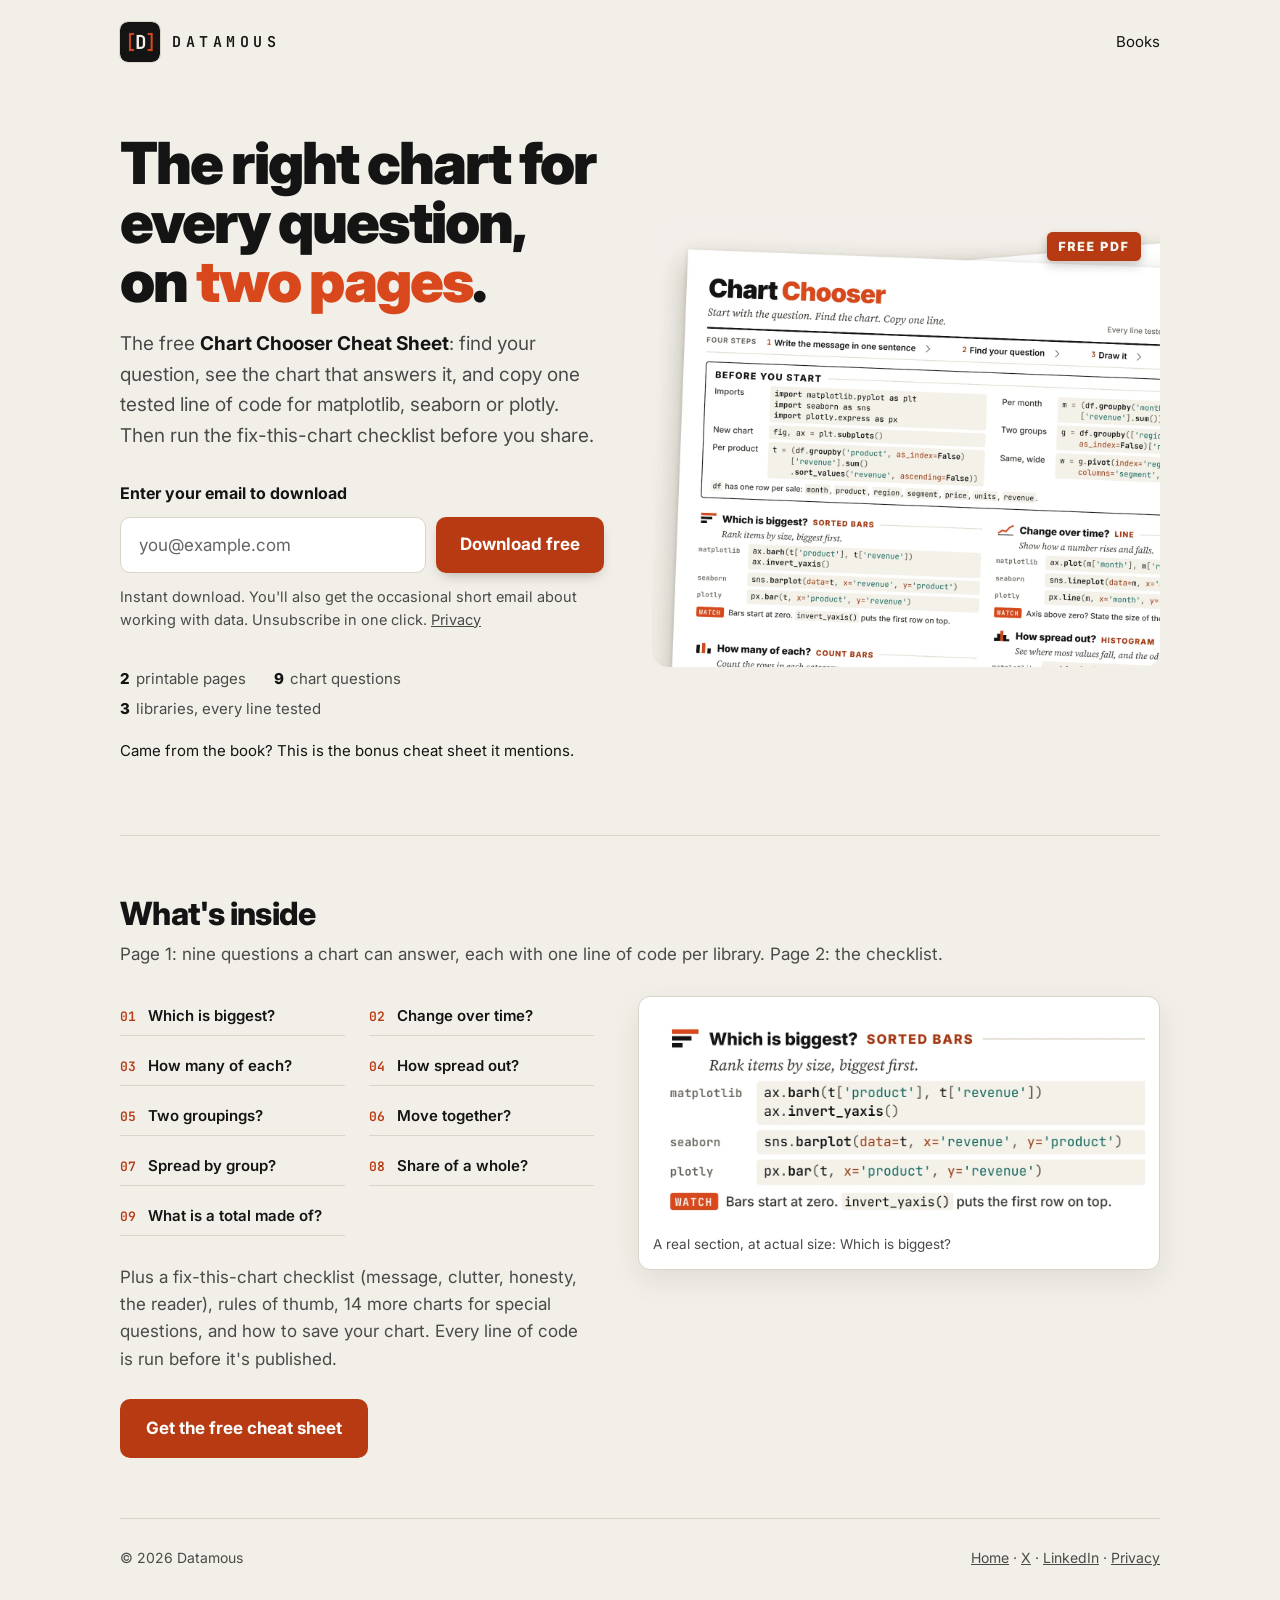
==== chart-chooser/index.html @ 8937f02f "feat: Chart Chooser sign-up page Co-Authored-By: Claude Opus 5.5 <noreply@anthropic.com>" ====
<!doctype html>
<html lang="en">
<head>
<meta charset="utf-8">
<meta name="viewport" content="width=device-width, initial-scale=1">
<title>Get the free Chart Chooser Cheat Sheet | Datamous</title>
<meta name="description" content="The right chart for every question, with one tested line of code for matplotlib, seaborn and plotly, plus a fix-this-chart checklist. Two printable pages. Free download.">
<meta property="og:title" content="Free Chart Chooser Cheat Sheet (2-page PDF)">
<meta property="og:description" content="Pick the right chart for your question, then draw it in one line with matplotlib, seaborn or plotly.">
<meta property="og:image" content="https://datamous.github.io/chart-chooser/og.jpg">
<meta property="og:url" content="https://datamous.github.io/chart-chooser/">
<meta name="twitter:card" content="summary_large_image">
<link rel="canonical" href="https://datamous.github.io/chart-chooser/">
<link rel="icon" href="/logo.png">
<link rel="preconnect" href="https://fonts.googleapis.com">
<link rel="preconnect" href="https://fonts.gstatic.com" crossorigin>
<link href="https://fonts.googleapis.com/css2?family=Inter:wght@400;600;700;800;900&family=JetBrains+Mono:wght@600&display=swap" rel="stylesheet">
<link rel="stylesheet" href="/style.css">
</head>
<body class="lp">
<div class="wrap">
<header>
  <a class="brand" href="/"><img src="/logo.png" alt="">DATAMOUS</a>
  <nav><a href="/#books">Books</a></nav>
</header>

<main>
<div class="lp-hero">
  <div class="lp-copy">
    <h1>The right chart for every question, on <span>two pages</span>.</h1>
    <p class="lead">The free <strong>Chart Chooser Cheat Sheet</strong>: find your question, see the chart that answers it, and copy one tested line of code for matplotlib, seaborn or plotly. Then run the fix-this-chart checklist before you share.</p>

    <div class="signup" id="signup">
      <form class="signup-form" action="https://app.kit.com/forms/10077352/subscriptions" method="post" novalidate>
        <label for="email">Enter your email to download</label>
        <div class="signup-row">
          <input id="email" name="email_address" type="email" autocomplete="email" inputmode="email" placeholder="you@example.com" required aria-describedby="signup-msg">
          <button type="submit"><span class="btn-label">Download free</span><span class="btn-busy" aria-hidden="true"></span></button>
        </div>
        <p class="signup-msg" id="signup-msg" role="alert" aria-live="polite"></p>
        <p class="fine">Instant download. You'll also get the occasional short email about working with data. Unsubscribe in one click. <a href="/privacy/">Privacy</a></p>
      </form>
    </div>

    <ul class="facts" aria-label="What you get">
      <li><b>2</b> printable pages</li>
      <li><b>9</b> chart questions</li>
      <li><b>3</b> libraries, every line tested</li>
    </ul>
    <p class="reader">Came from the book? This is the bonus cheat sheet it mentions.</p>
  </div>
  <picture class="lp-art">
    <source media="(max-width:760px)" srcset="mockup-720.webp">
    <img src="mockup.webp" alt="The Chart Chooser cheat sheet, close up, with a FREE PDF tag" width="1400" height="1240" fetchpriority="high">
  </picture>
</div>

<section>
  <h2>What's inside</h2>
  <p class="sub">Page 1: nine questions a chart can answer, each with one line of code per library. Page 2: the checklist.</p>
  <div class="inside">
    <div>
      <ol class="toc">
        <li>Which is biggest?</li><li>Change over time?</li>
        <li>How many of each?</li><li>How spread out?</li>
        <li>Two groupings?</li><li>Move together?</li>
        <li>Spread by group?</li><li>Share of a whole?</li>
        <li>What is a total made of?</li>
      </ol>
      <p class="brandline">Plus a fix-this-chart checklist (message, clutter, honesty, the reader), rules of thumb, 14 more charts for special questions, and how to save your chart. Every line of code is run before it's published.</p>
      <a class="cta" href="#signup" data-jump>Get the free cheat sheet</a>
    </div>
    <figure class="snip">
      <img src="/chart-chooser/snippet.webp" alt="The Which is biggest? section of the cheat sheet, with code for matplotlib, seaborn and plotly" width="1200" height="519" loading="lazy">
      <figcaption>A real section, at actual size: Which is biggest?</figcaption>
    </figure>
  </div>
</section>
</main>

<footer>
  <span>© 2026 Datamous</span>
  <span><a href="/">Home</a> · <a href="https://x.com/datamous">X</a> · <a href="https://www.linkedin.com/company/109472739">LinkedIn</a> · <a href="/privacy/">Privacy</a></span>
</footer>
</div>

<script>
(function () {
  var box = document.getElementById('signup');
  var form = box.querySelector('form');
  var input = form.querySelector('input');
  var msg = form.querySelector('.signup-msg');
  var ok = /^[^\s@]+@[^\s@]+\.[^\s@]{2,}$/;

  function fail(text) { msg.textContent = text; input.setAttribute('aria-invalid', 'true'); form.classList.remove('busy'); input.focus(); }

  form.addEventListener('submit', function (e) {
    e.preventDefault();
    var email = input.value.trim();
    if (!ok.test(email)) return fail('That email looks incomplete. Check it and try again.');
    msg.textContent = ''; input.removeAttribute('aria-invalid'); form.classList.add('busy');
    fetch(form.action, { method: 'POST', body: new FormData(form), headers: { Accept: 'application/json' } })
      .then(function (r) { return r.json(); })
      .then(function (d) {
        if (d && d.status === 'success') {
          location.href = '/chart-chooser/thanks/?start=1';
        } else {
          var m = d && d.errors && d.errors.messages && d.errors.messages.join(' ');
          fail(m || 'Something went wrong. Try again in a moment.');
        }
      })
      .catch(function () { fail('Could not reach the sign-up service. Check your connection and try again.'); });
  });

  document.querySelectorAll('[data-jump]').forEach(function (a) {
    a.addEventListener('click', function (e) {
      e.preventDefault();
      box.scrollIntoView({ behavior: matchMedia('(prefers-reduced-motion: reduce)').matches ? 'auto' : 'smooth', block: 'center' });
      input.focus({ preventScroll: true });
    });
  });
})();
</script>
</body>
</html>
---- style.css ----
:root{color-scheme:light dark;--ink:#141414;--paper:#F2EFE8;--accent:#D9481C;--accent-strong:#B83A12;--muted:#4a4a4a;--line:#d9d4c8;--card:#fbfaf6;--code:#ffffff}
@media (prefers-color-scheme:dark){:root:not([data-theme=light]){--ink:#efece6;--paper:#161514;--accent-strong:#ef6a3f;--muted:#b3ada3;--line:#36322c;--card:#1e1c1a;--code:#1e1c1a}}
:root[data-theme=dark]{--ink:#efece6;--paper:#161514;--accent-strong:#ef6a3f;--muted:#b3ada3;--line:#36322c;--card:#1e1c1a;--code:#1e1c1a}
*{box-sizing:border-box}
body{margin:0;background:var(--paper);color:var(--ink);font:17px/1.6 "Inter",system-ui,sans-serif}
a{color:var(--accent-strong)}
.wrap{max-width:1080px;margin:0 auto;padding:0 20px}
header{display:flex;align-items:center;justify-content:space-between;padding:22px 0}
.brand{display:flex;align-items:center;gap:12px;text-decoration:none;color:var(--ink);font:600 15px "JetBrains Mono",monospace;letter-spacing:.3em}
.brand img{width:40px;height:40px;border-radius:8px;outline:1px solid var(--line)}
nav a{color:var(--ink);text-decoration:none;margin-left:22px;font-size:15px;white-space:nowrap}
nav a:hover{color:var(--accent-strong)}
a:focus-visible,.cta:focus-visible{outline:3px solid var(--accent);outline-offset:3px;border-radius:6px}

.hero{display:grid;grid-template-columns:1.05fr 1fr;gap:44px;align-items:center;padding:40px 0 64px}
.eyebrow{font:600 13px "JetBrains Mono",monospace;letter-spacing:.14em;color:var(--accent-strong);text-transform:uppercase}
h1{font:900 clamp(40px,5.4vw,62px)/1.02 "Inter",sans-serif;letter-spacing:-.035em;margin:14px 0 18px;text-wrap:balance}
h1 span{color:var(--accent);white-space:nowrap}
.lead{font-size:19px;color:var(--muted);max-width:min(32em,55ch);margin:0}
.lead strong{color:var(--ink)}
.cta{display:inline-block;margin-top:26px;background:#B83A12;color:#fff;text-decoration:none;font-weight:700;font-size:17px;padding:16px 26px;border-radius:10px}
.cta:hover{background:#9c300e}
.how{font-size:15px;color:var(--muted);margin:16px 0 0;max-width:32em}
.how a{color:var(--muted)}
.reader{font-size:15px;margin:18px 0 0;color:var(--ink)}
.hero picture img{width:100%;height:auto;display:block;border-radius:16px}

section{padding:60px 0;border-top:1px solid var(--line)}
h2{font:800 32px/1.15 "Inter",sans-serif;letter-spacing:-.02em;margin:0 0 8px}
.sub{color:var(--muted);margin:0 0 28px}
.inside{display:grid;grid-template-columns:1fr 1.1fr;gap:44px;align-items:start}
.toc{list-style:none;margin:0;padding:0;display:grid;grid-template-columns:1fr 1fr;gap:10px 24px;counter-reset:s}
.toc li{counter-increment:s;font:600 15px "Inter",sans-serif;padding:10px 0;border-bottom:1px solid var(--line)}
.toc li::before{content:counter(s,decimal-leading-zero);font:600 13px "JetBrains Mono",monospace;color:var(--accent-strong);margin-right:12px}
.snip{margin:0;background:var(--code);border:1px solid var(--line);border-radius:12px;padding:14px;box-shadow:0 10px 30px rgba(0,0,0,.08)}
.snip img{width:100%;height:auto;display:block;border-radius:6px}
.snip figcaption{font-size:13.5px;color:var(--muted);margin-top:10px}
.brandline{margin:28px 0 0;color:var(--muted)}

.book{display:flex;gap:28px;align-items:center}
.book img{width:150px;height:auto;border-radius:4px;box-shadow:0 10px 26px rgba(0,0,0,.18)}
.book h3{margin:0 0 6px;font-size:21px}
.book p{margin:0;color:var(--muted)}
.ghost{display:inline-block;margin-top:16px;border:1.5px solid var(--ink);color:var(--ink);text-decoration:none;font-weight:600;padding:11px 20px;border-radius:10px}
.ghost:hover{border-color:var(--accent-strong);color:var(--accent-strong)}

footer{border-top:1px solid var(--line);padding:28px 0 40px;font-size:14px;color:var(--muted);display:flex;justify-content:space-between;flex-wrap:wrap;gap:12px}
footer a{color:var(--muted)}

.policy{max-width:720px;padding:24px 0 64px}
.policy h1{font-size:44px}
.policy h2{font-size:22px;margin-top:36px}

@media (prefers-color-scheme:dark){:root:not([data-theme=light]) .hero picture img,:root:not([data-theme=light]) .snip img,:root:not([data-theme=light]) .book img{filter:brightness(.9)}}
@media (max-width:760px){
  .hero{grid-template-columns:1fr;padding-top:16px;gap:28px}
  .lead{font-size:17px}
  .cta{display:block;text-align:center}
  .inside{grid-template-columns:1fr}
  .toc{grid-template-columns:1fr 1fr;gap:4px 16px}
  .toc li{font-size:14px}
  nav a{margin-left:14px}
  nav a[href="#books"]{display:none}
  .book{flex-direction:column;align-items:flex-start}
}

/* Sign-up + download pages (/cheatsheet/, /cheatsheet/thanks/) */
::selection{background:var(--accent);color:#fff}
input,button{font:inherit;caret-color:var(--accent)}
.lp-hero{display:grid;grid-template-columns:1fr 1.05fr;gap:48px;align-items:center;padding:36px 0 72px}
.lp-hero h1{font-size:clamp(38px,5vw,58px)}
.lp-copy .lead{max-width:min(30em,55ch)}
.lp-art img{width:100%;height:auto;display:block;border-radius:16px}

.signup{margin-top:30px;max-width:570px}
.signup label{display:block;font-weight:700;font-size:16px;margin-bottom:10px}
.signup-row{display:flex;gap:10px}
.signup input{flex:1;min-width:0;height:56px;padding:0 18px;border:1.5px solid var(--line);border-radius:10px;background:var(--code);color:var(--ink);font-size:17px;transition:border-color .2s cubic-bezier(.16,1,.3,1),box-shadow .2s cubic-bezier(.16,1,.3,1)}
.signup input::placeholder{color:var(--muted);opacity:.85}
.signup input:hover{border-color:#b9b2a3}
.signup input:focus{outline:none;border-color:var(--accent);box-shadow:0 0 0 4px color-mix(in srgb,var(--accent) 22%,transparent)}
.signup input[aria-invalid=true]{border-color:#b3261e}
.signup button[type=submit]{position:relative;height:56px;padding:0 24px;border:0;border-radius:10px;background:#B83A12;color:#fff;font-weight:700;font-size:17px;cursor:pointer;white-space:nowrap;box-shadow:0 6px 14px -6px rgba(20,20,20,.35);transition:background .2s,transform .2s cubic-bezier(.16,1,.3,1),box-shadow .2s}
.signup button[type=submit]:hover{background:#9c300e;transform:translateY(-1px);box-shadow:0 10px 20px -8px rgba(20,20,20,.4)}
.signup button[type=submit]:active{transform:translateY(0)}
.signup button:focus-visible{outline:3px solid var(--accent);outline-offset:3px}
.btn-busy{display:none;position:absolute;inset:0;margin:auto;width:22px;height:22px;border:2.5px solid rgba(255,255,255,.4);border-top-color:#fff;border-radius:50%;animation:spin .7s linear infinite}
.busy button[type=submit]{pointer-events:none}
.busy .btn-label{visibility:hidden}
.busy .btn-busy{display:block}
@keyframes spin{to{transform:rotate(1turn)}}
.signup-msg{min-height:0;margin:8px 0 0;color:#b3261e;font-size:15px;font-weight:600}
.signup-msg:empty{display:none}
.fine{font-size:14.5px;color:var(--muted);margin:12px 0 0;max-width:34em}
.signup .fine{max-width:570px}
.fine a{color:var(--muted)}
.signup-done{background:var(--card);border:1px solid var(--line);border-radius:14px;padding:22px 26px;box-shadow:0 4px 10px -6px rgba(0,0,0,.14);animation:rise .5s cubic-bezier(.16,1,.3,1)}
.signup-done:focus{outline:none}
.signup-done h2{font-size:24px;margin:0 0 12px}
.steps{margin:0;padding-left:22px}
.steps li{margin:6px 0}
.steps li::marker{color:var(--accent-strong);font-weight:800}
.linklike{background:none;border:0;padding:0;color:var(--accent-strong);text-decoration:underline;text-underline-offset:3px;cursor:pointer;font-size:inherit}
@keyframes rise{from{opacity:0;transform:translateY(8px)}}

.facts{list-style:none;margin:36px 0 0;padding:0;display:flex;flex-wrap:wrap;gap:6px 28px;font-size:15px;color:var(--muted)}
.facts li{display:flex;align-items:center;gap:6px}
.facts b{color:var(--ink);font-weight:800}

.started{margin:20px 0 -8px;font-weight:600;color:var(--ink)}
.cta-big{display:inline-flex;align-items:center;gap:12px;font-size:19px;padding:18px 30px;box-shadow:0 8px 18px -8px rgba(20,20,20,.4);transition:background .2s,transform .2s cubic-bezier(.16,1,.3,1)}
.cta-big:hover{transform:translateY(-1px)}
.next{display:grid;grid-template-columns:1fr 1fr;gap:56px}
.next h2{font-size:26px;margin-bottom:14px}
.next p{margin:0 0 14px;color:var(--muted)}
.uses{margin:0;padding:0;list-style:none}
.uses li{padding:12px 0;border-bottom:1px solid var(--line);color:var(--muted)}
.uses li:first-child{padding-top:0}
.uses strong,.next .ask strong{color:var(--ink)}
.uses code{font:600 14px "JetBrains Mono",monospace;background:var(--code);border:1px solid var(--line);border-radius:4px;padding:1px 5px;color:var(--ink)}
.next .ask{color:var(--ink)}
@media (prefers-reduced-motion:reduce){.signup-done{animation:none}.signup button[type=submit]:hover,.cta-big:hover{transform:none}}
@media (max-width:760px){
  .lp-hero{grid-template-columns:1fr;gap:20px;padding-top:8px}
  .lp-art{order:-1;max-width:250px;margin:0 auto}
  .signup-row{flex-direction:column}
  .signup input{flex:none}
  .signup button[type=submit]{width:100%}
  .next{grid-template-columns:1fr;gap:32px}
  .cta-big{display:flex;justify-content:center}
}
.review{display:flex;gap:24px;align-items:center;margin-top:30px;padding:22px;border:1.5px solid var(--accent);border-radius:14px;background:var(--card);max-width:31em;box-shadow:0 12px 32px rgba(0,0,0,.08);animation:rv .5s cubic-bezier(.16,1,.3,1)}
.review[hidden]{display:none}
.review-book{width:118px;height:auto;flex:none;border-radius:3px;box-shadow:0 6px 16px rgba(0,0,0,.22)}
.review-body{min-width:0}
.review-kicker{margin:0;font:600 12px "JetBrains Mono",monospace;letter-spacing:.14em;text-transform:uppercase;color:var(--accent-strong)}
.review h2{margin:4px 0 0;font-size:22px;line-height:1.2;letter-spacing:-.01em}
.stars{display:inline-flex;gap:4px;margin-top:10px;text-decoration:none}
.stars svg{width:28px;height:28px;fill:none;stroke:#E8A317;stroke-width:1.6;stroke-linejoin:round;transition:fill .15s,transform .15s}
.stars:hover svg{fill:#F5B82E}.stars svg:hover~svg{fill:none}.stars svg:hover{transform:scale(1.12)}
.review-text{margin:8px 0 0;font-size:15.5px;line-height:1.5;color:var(--muted)}
.review-btn{display:inline-block;margin-top:14px;background:var(--ink);color:var(--paper);text-decoration:none;font-weight:700;font-size:15.5px;padding:11px 18px;border-radius:10px}
.review-btn:hover{background:var(--accent-strong);color:#fff}
@keyframes rv{from{opacity:0;transform:translateY(6px)}to{opacity:1;transform:none}}
@media (prefers-reduced-motion:reduce){.review{animation:none}}
@media (max-width:760px){.review{padding:18px;gap:16px}.review-book{width:96px}.review-btn{display:block;text-align:center}}
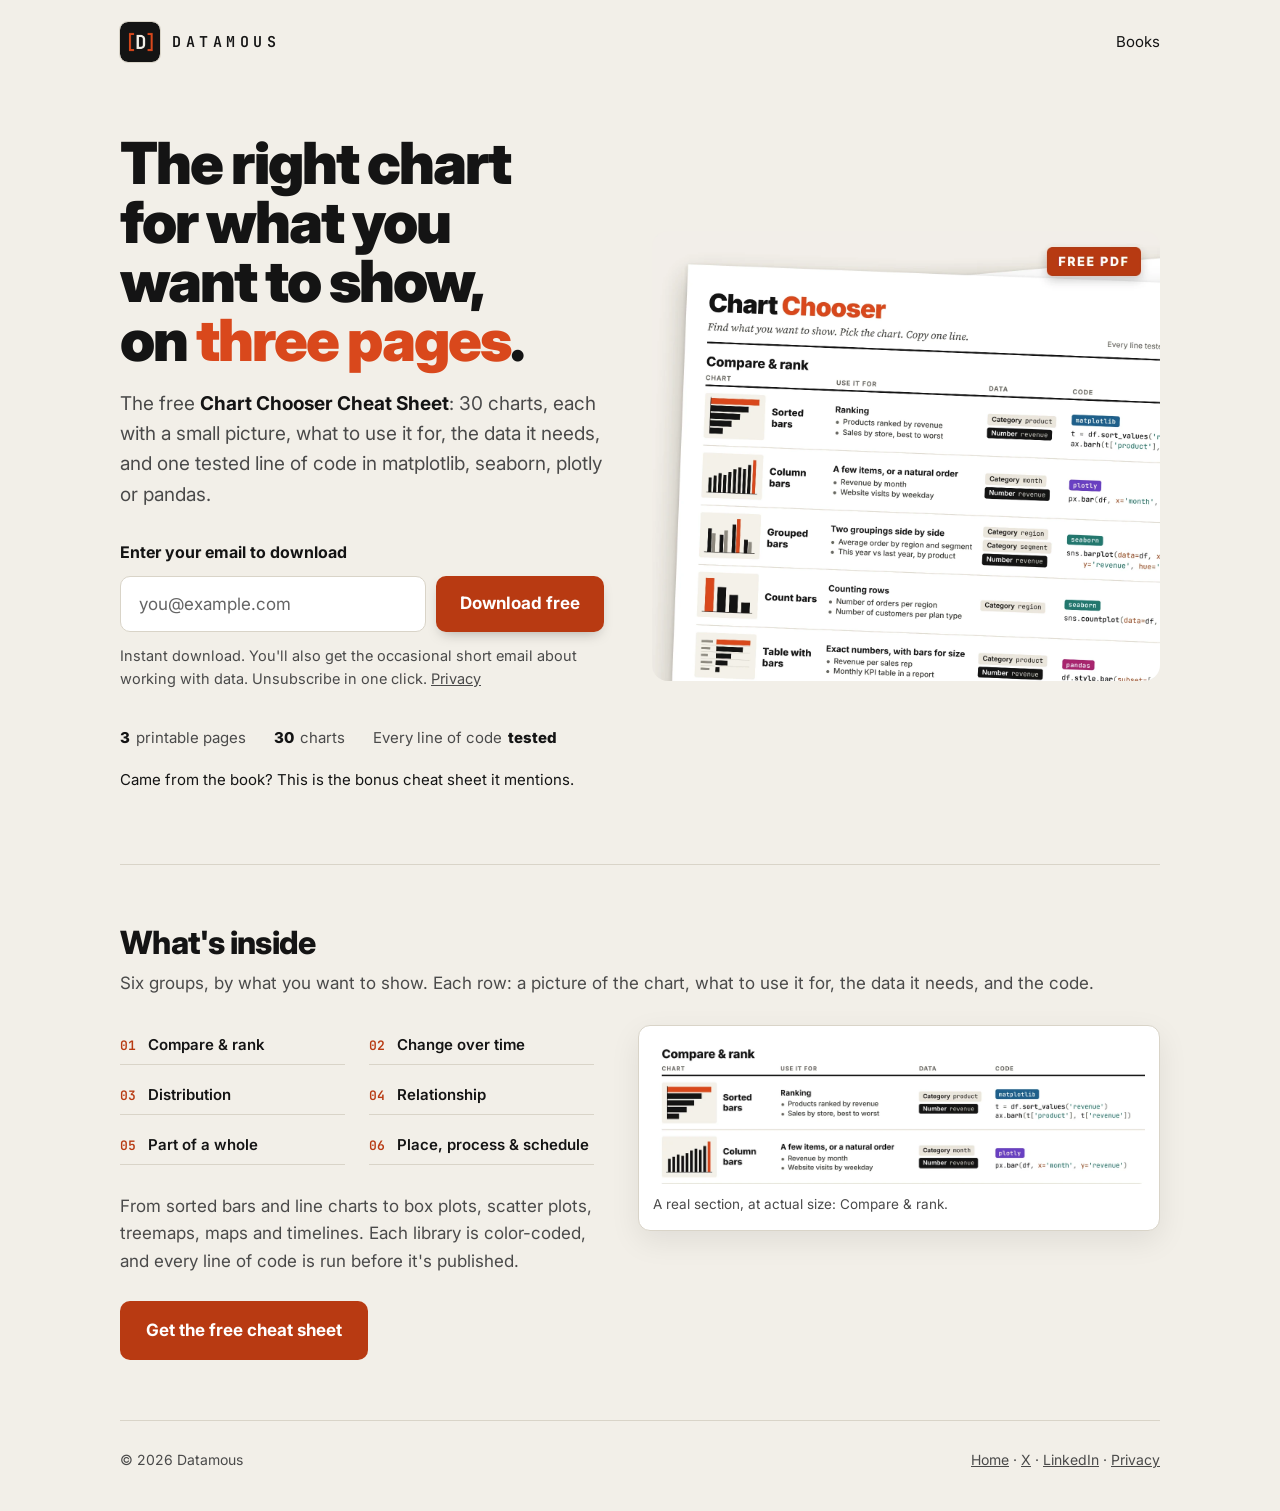
==== commit 90f7007c: "feat: 3-page Chart Chooser, new page text Co-Authored-By: Claude Opus 5.5 <noreply@anthropic.com>" ====
--- a/chart-chooser/index.html
+++ b/chart-chooser/index.html
@@ -4,9 +4,9 @@
 <meta charset="utf-8">
 <meta name="viewport" content="width=device-width, initial-scale=1">
 <title>Get the free Chart Chooser Cheat Sheet | Datamous</title>
-<meta name="description" content="The right chart for every question, with one tested line of code for matplotlib, seaborn and plotly, plus a fix-this-chart checklist. Two printable pages. Free download.">
-<meta property="og:title" content="Free Chart Chooser Cheat Sheet (2-page PDF)">
-<meta property="og:description" content="Pick the right chart for your question, then draw it in one line with matplotlib, seaborn or plotly.">
+<meta name="description" content="30 charts with a picture, when to use each, the data it needs and one tested line of Python code. Three printable pages. Free download.">
+<meta property="og:title" content="Free Chart Chooser Cheat Sheet (3-page PDF)">
+<meta property="og:description" content="30 charts: when to use each, the data it needs, and one line of code in matplotlib, seaborn, plotly or pandas.">
 <meta property="og:image" content="https://datamous.github.io/chart-chooser/og.jpg">
 <meta property="og:url" content="https://datamous.github.io/chart-chooser/">
 <meta name="twitter:card" content="summary_large_image">
@@ -27,8 +27,8 @@
 <main>
 <div class="lp-hero">
   <div class="lp-copy">
-    <h1>The right chart for every question, on <span>two pages</span>.</h1>
-    <p class="lead">The free <strong>Chart Chooser Cheat Sheet</strong>: find your question, see the chart that answers it, and copy one tested line of code for matplotlib, seaborn or plotly. Then run the fix-this-chart checklist before you share.</p>
+    <h1>The right chart for what you want to show, on <span>three pages</span>.</h1>
+    <p class="lead">The free <strong>Chart Chooser Cheat Sheet</strong>: 30 charts, each with a small picture, what to use it for, the data it needs, and one tested line of code in matplotlib, seaborn, plotly or pandas.</p>
 
     <div class="signup" id="signup">
       <form class="signup-form" action="https://app.kit.com/forms/10077352/subscriptions" method="post" novalidate>
@@ -43,9 +43,9 @@
     </div>
 
     <ul class="facts" aria-label="What you get">
-      <li><b>2</b> printable pages</li>
-      <li><b>9</b> chart questions</li>
-      <li><b>3</b> libraries, every line tested</li>
+      <li><b>3</b> printable pages</li>
+      <li><b>30</b> charts</li>
+      <li>Every line of code <b>tested</b></li>
     </ul>
     <p class="reader">Came from the book? This is the bonus cheat sheet it mentions.</p>
   </div>
@@ -57,22 +57,20 @@
 
 <section>
   <h2>What's inside</h2>
-  <p class="sub">Page 1: nine questions a chart can answer, each with one line of code per library. Page 2: the checklist.</p>
+  <p class="sub">Six groups, by what you want to show. Each row: a picture of the chart, what to use it for, the data it needs, and the code.</p>
   <div class="inside">
     <div>
       <ol class="toc">
-        <li>Which is biggest?</li><li>Change over time?</li>
-        <li>How many of each?</li><li>How spread out?</li>
-        <li>Two groupings?</li><li>Move together?</li>
-        <li>Spread by group?</li><li>Share of a whole?</li>
-        <li>What is a total made of?</li>
+        <li>Compare &amp; rank</li><li>Change over time</li>
+        <li>Distribution</li><li>Relationship</li>
+        <li>Part of a whole</li><li>Place, process &amp; schedule</li>
       </ol>
-      <p class="brandline">Plus a fix-this-chart checklist (message, clutter, honesty, the reader), rules of thumb, 14 more charts for special questions, and how to save your chart. Every line of code is run before it's published.</p>
+      <p class="brandline">From sorted bars and line charts to box plots, scatter plots, treemaps, maps and timelines. Each library is color-coded, and every line of code is run before it's published.</p>
       <a class="cta" href="#signup" data-jump>Get the free cheat sheet</a>
     </div>
     <figure class="snip">
-      <img src="/chart-chooser/snippet.webp" alt="The Which is biggest? section of the cheat sheet, with code for matplotlib, seaborn and plotly" width="1200" height="519" loading="lazy">
-      <figcaption>A real section, at actual size: Which is biggest?</figcaption>
+      <img src="/chart-chooser/snippet.webp" alt="The Compare and rank section of the cheat sheet: chart pictures, uses, data and code" width="1200" height="352" loading="lazy">
+      <figcaption>A real section, at actual size: Compare &amp; rank.</figcaption>
     </figure>
   </div>
 </section>
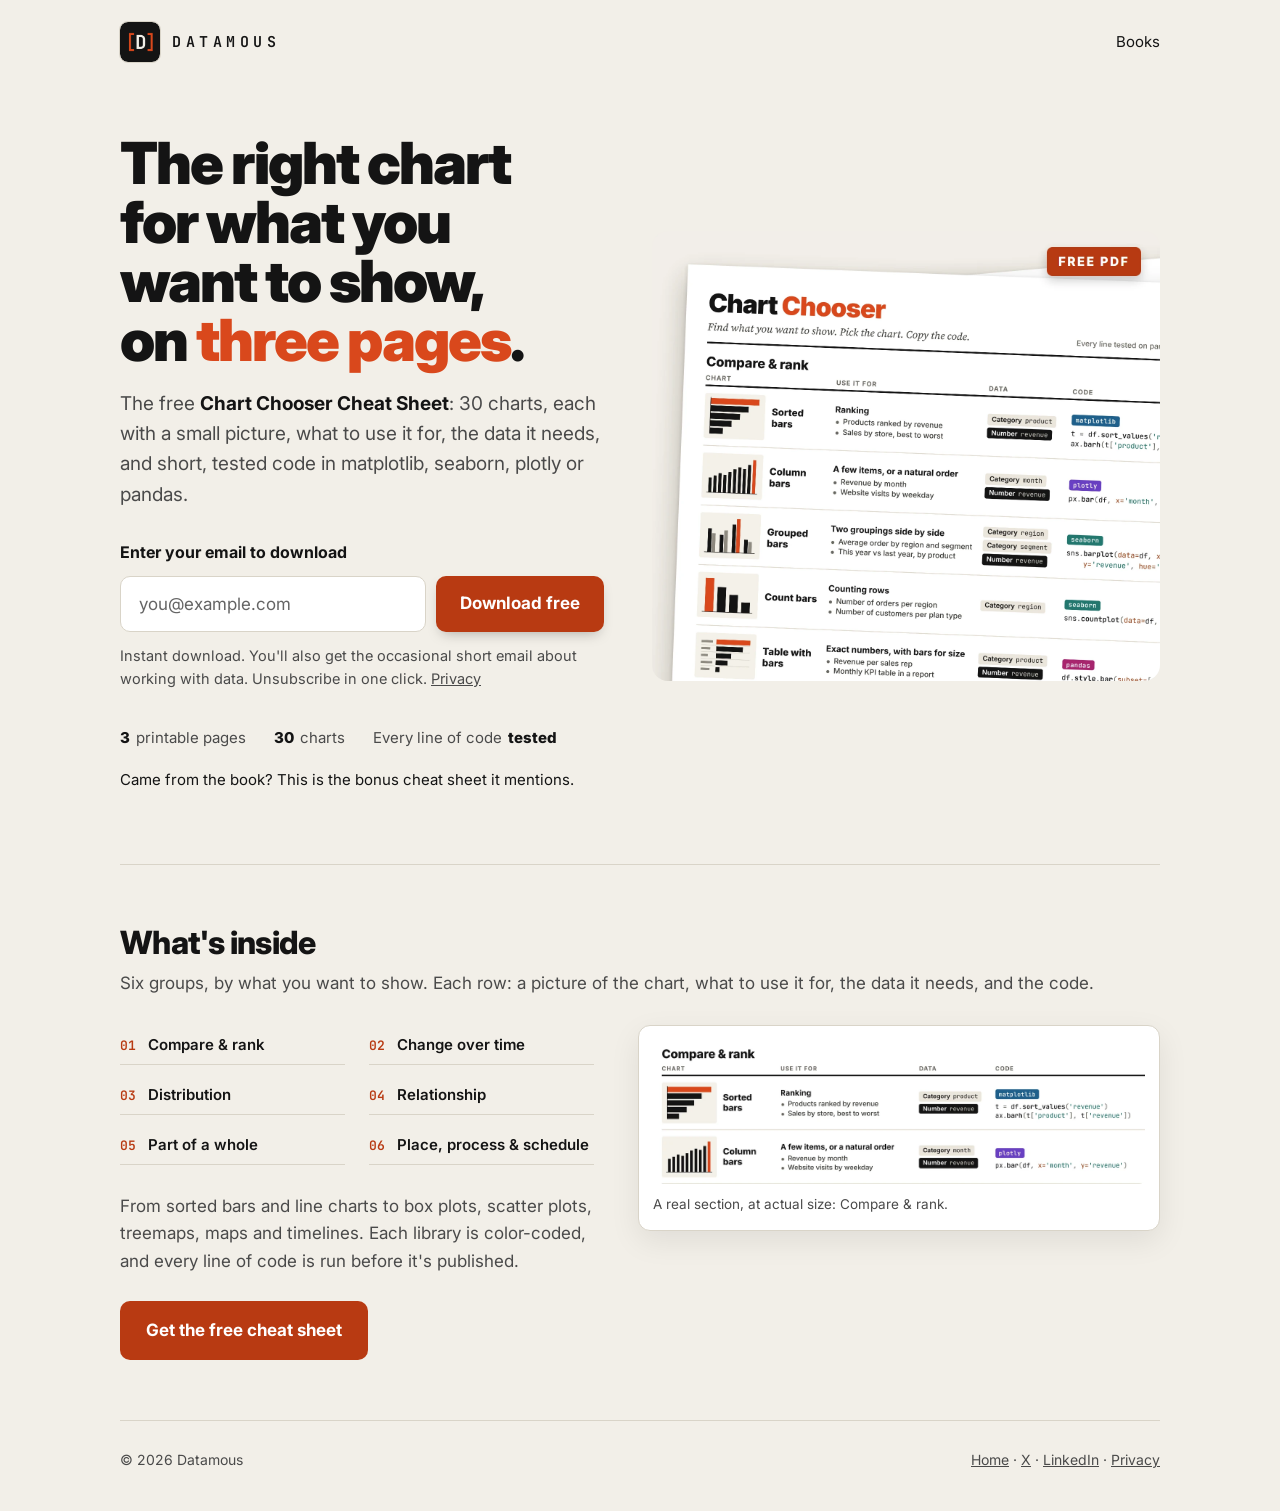
==== commit d46360e8: "fix: code wording, updated PDF Co-Authored-By: Claude Opus 5.5 <noreply@anthropic.com>" ====
--- a/chart-chooser/index.html
+++ b/chart-chooser/index.html
@@ -4,9 +4,9 @@
 <meta charset="utf-8">
 <meta name="viewport" content="width=device-width, initial-scale=1">
 <title>Get the free Chart Chooser Cheat Sheet | Datamous</title>
-<meta name="description" content="30 charts with a picture, when to use each, the data it needs and one tested line of Python code. Three printable pages. Free download.">
+<meta name="description" content="30 charts with a picture, when to use each, the data it needs and tested Python code to draw it. Three printable pages. Free download.">
 <meta property="og:title" content="Free Chart Chooser Cheat Sheet (3-page PDF)">
-<meta property="og:description" content="30 charts: when to use each, the data it needs, and one line of code in matplotlib, seaborn, plotly or pandas.">
+<meta property="og:description" content="30 charts: when to use each, the data it needs, and short code in matplotlib, seaborn, plotly or pandas.">
 <meta property="og:image" content="https://datamous.github.io/chart-chooser/og.jpg">
 <meta property="og:url" content="https://datamous.github.io/chart-chooser/">
 <meta name="twitter:card" content="summary_large_image">
@@ -28,7 +28,7 @@
 <div class="lp-hero">
   <div class="lp-copy">
     <h1>The right chart for what you want to show, on <span>three pages</span>.</h1>
-    <p class="lead">The free <strong>Chart Chooser Cheat Sheet</strong>: 30 charts, each with a small picture, what to use it for, the data it needs, and one tested line of code in matplotlib, seaborn, plotly or pandas.</p>
+    <p class="lead">The free <strong>Chart Chooser Cheat Sheet</strong>: 30 charts, each with a small picture, what to use it for, the data it needs, and short, tested code in matplotlib, seaborn, plotly or pandas.</p>
 
     <div class="signup" id="signup">
       <form class="signup-form" action="https://app.kit.com/forms/10077352/subscriptions" method="post" novalidate>
